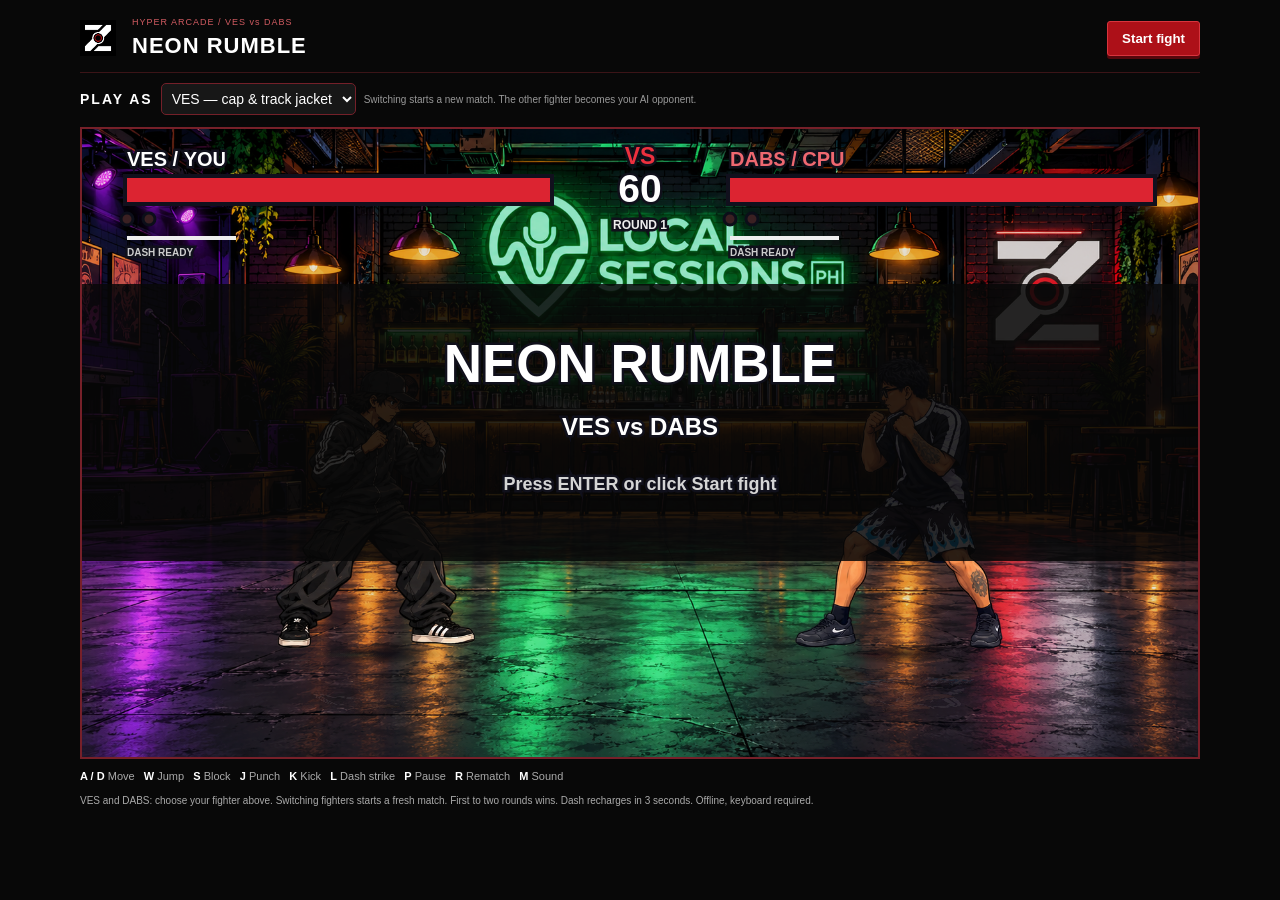
==== neon-rumble.html @ e6006261 "Embed VES vs DABS arcade above QR Maker" ====
<!doctype html><html lang="en"><meta charset="utf-8"><meta name="viewport" content="width=device-width,initial-scale=1"><title>Neon Rumble</title><style>body{margin:0;background:#11111d;color:#eee;font:14px Arial}main{max-width:1120px;margin:28px auto;padding:0 20px}header{display:flex;justify-content:space-between;align-items:center}h1{color:#ddff63;margin:5px 0;font-size:34px}small{letter-spacing:3px;color:#aaa0b8}button{background:#ddff63;padding:14px 24px;border:0;border-radius:5px;font-weight:bold;cursor:pointer}canvas{image-rendering:pixelated;image-rendering:crisp-edges;width:100%;border:2px solid #514466;border-radius:0;margin:20px 0;box-shadow:0 0 0 7px #080a14,0 0 35px #563754}p{color:#bfb5cf;line-height:2}b{color:#fff}footer{color:#80798c}.selection{display:flex;align-items:center;gap:14px;flex-wrap:wrap;margin-top:22px}.selection label{font-weight:bold;color:#ddff63;letter-spacing:2px}.selection select{background:#252039;color:white;border:1px solid #8979a5;border-radius:5px;padding:10px;font:inherit}.selection span{font-size:12px;color:#bfb5cf}select:focus-visible{outline:2px solid #ddff63}
:root{color-scheme:dark;--brand:#ad1018}body{background:#080808;color:#f5f5f5}main{max-width:1120px}header{border-bottom:1px solid #3b1417;padding-bottom:20px}h1{color:#fff;letter-spacing:1px}small{color:#d15b61}button{background:var(--brand);color:white;border:1px solid #d7353e;border-radius:3px;box-shadow:0 3px 0 #56070c}button:hover{background:#cb1520}button:focus-visible{outline:2px solid white;outline-offset:4px}canvas{border:2px solid #762029;box-shadow:0 0 0 7px #050505,0 0 32px #ad101822}p,footer{color:#aaa}.selection label{color:#fff}.selection select{background:#171717;border-color:#742029;color:#fff}.selection span{color:#999}select:focus-visible{outline-color:#e33741}.brandmark{width:64px;height:64px;object-fit:contain;flex-shrink:0}.brand-title{display:flex;align-items:center;gap:16px}

/* Compact layout for the website's left column. */
body{background:#080808}main{margin:0 auto;padding:12px;max-width:1120px}header{padding-bottom:8px}h1{font-size:22px}.brandmark{width:36px;height:36px}small{font-size:9px;letter-spacing:1px}button{padding:9px 14px}.selection{margin-top:10px;gap:8px}.selection select{padding:6px}.selection span{font-size:10px}canvas{display:block;box-shadow:none;box-sizing:border-box;margin:12px 0 8px}p{font-size:11px;line-height:1.8;margin:6px 0}footer{font-size:10px;line-height:1.5}@media(max-width:580px){header{gap:8px}.brandmark{display:none}h1{font-size:18px}.selection span{width:100%}small{font-size:8px}}
</style><main><header><div class="brand-title"><img class="brandmark" alt="ZRAW" src="[data-uri]"><div><small>HYPER ARCADE / VES vs DABS</small><h1>NEON RUMBLE</h1></div></div><button id="start">Start fight</button></header><div class="selection"><label for="fighter-select">PLAY AS </label><select id="fighter-select" aria-describedby="switch-help"><option value="ves">VES — cap &amp; track jacket</option><option value="dabs">DABS — flame shorts</option></select><span id="switch-help">Switching starts a new match. The other fighter becomes your AI opponent.</span></div><canvas id="c" width="1120" height="630" tabindex="0"></canvas><p><b>A / D</b> Move &nbsp; <b>W</b> Jump &nbsp; <b>S</b> Block &nbsp; <b>J</b> Punch &nbsp; <b>K</b> Kick &nbsp; <b>L</b> Dash strike &nbsp; <b>P</b> Pause &nbsp; <b>R</b> Rematch &nbsp; <b>M</b> Sound</p><footer>VES and DABS: choose your fighter above. Switching fighters starts a fresh match. First to two rounds wins. Dash recharges in 3 seconds. Offline, keyboard required.</footer></main><script>
'use strict';
const c=document.querySelector('canvas'),screen=c.getContext('2d'),buffer=document.createElement('canvas');buffer.width=1120;buffer.height=630;const g=buffer.getContext('2d'),keys=new Set(),floor=520;screen.imageSmoothingEnabled=false;g.scale(1,1);
let endReason='';let selectedCharacter='ves';const fighterNames={ves:'VES',dabs:'DABS'};
let mode='title',fighters=[],fx=[],wins=[0,0],round=1,timer=60,delay=0,label='',aiTimer=0,last=0,shake=0,mute=false,audio;
const shadeAtlas=new Image(),stageArt=new Image();shadeAtlas.src='[data-uri]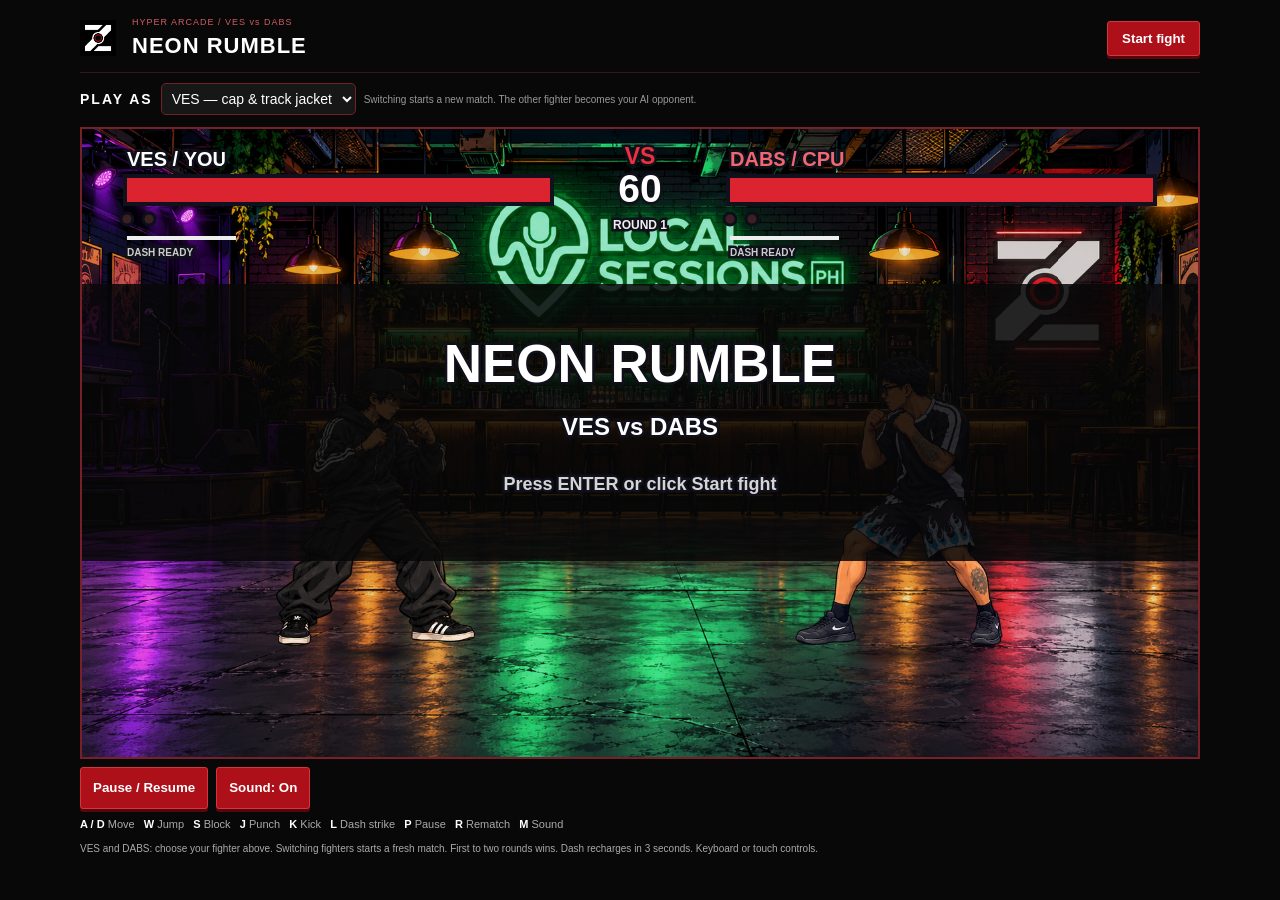
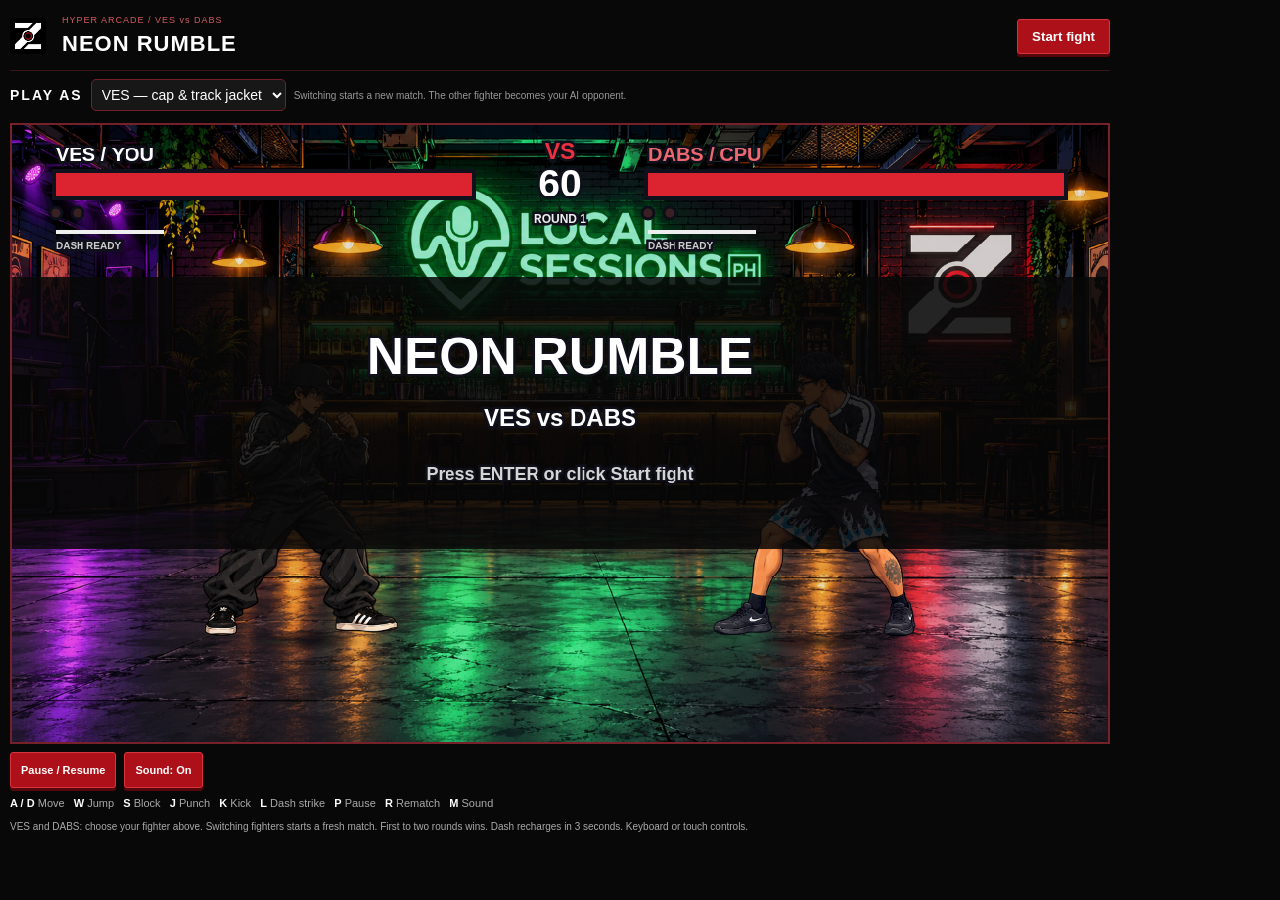
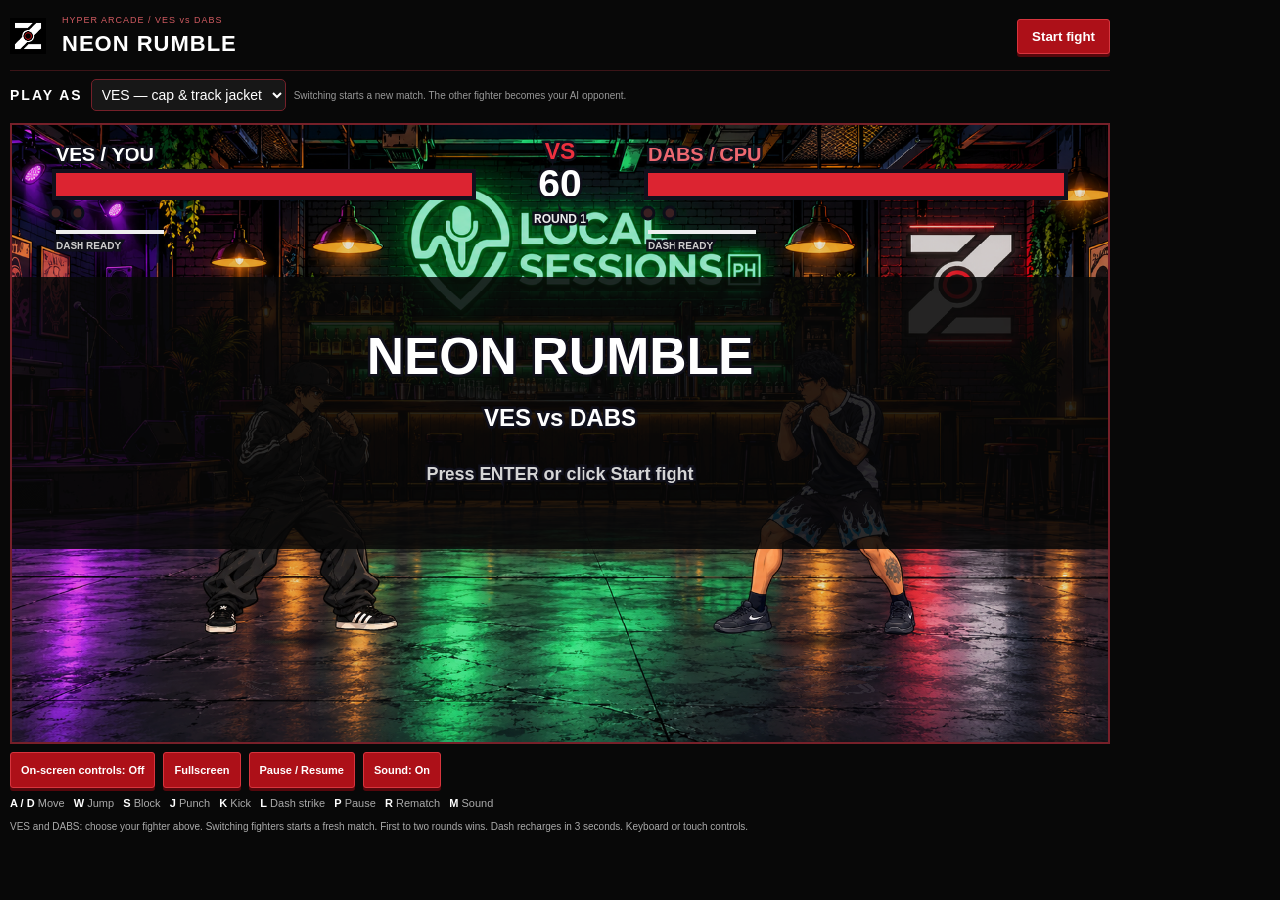
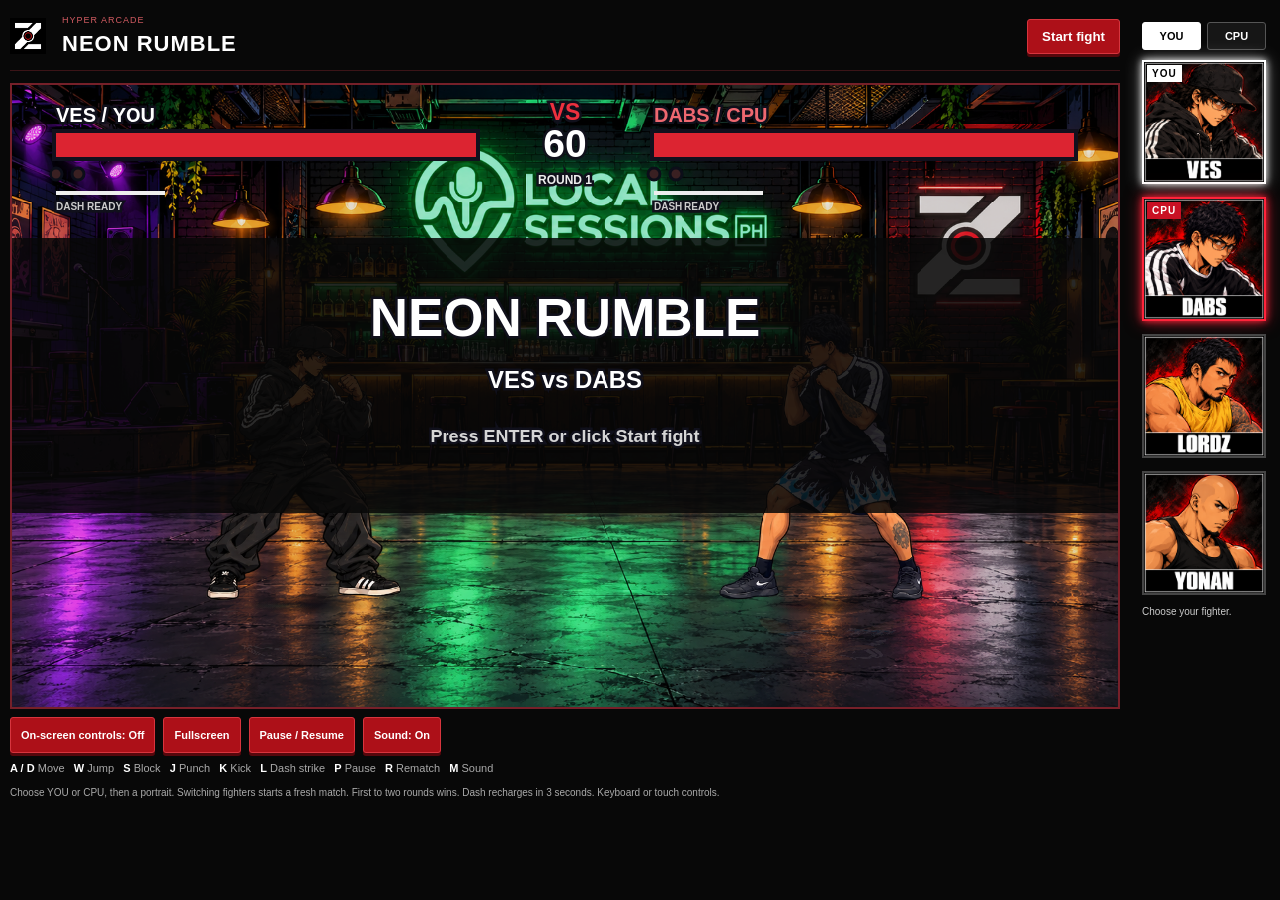
